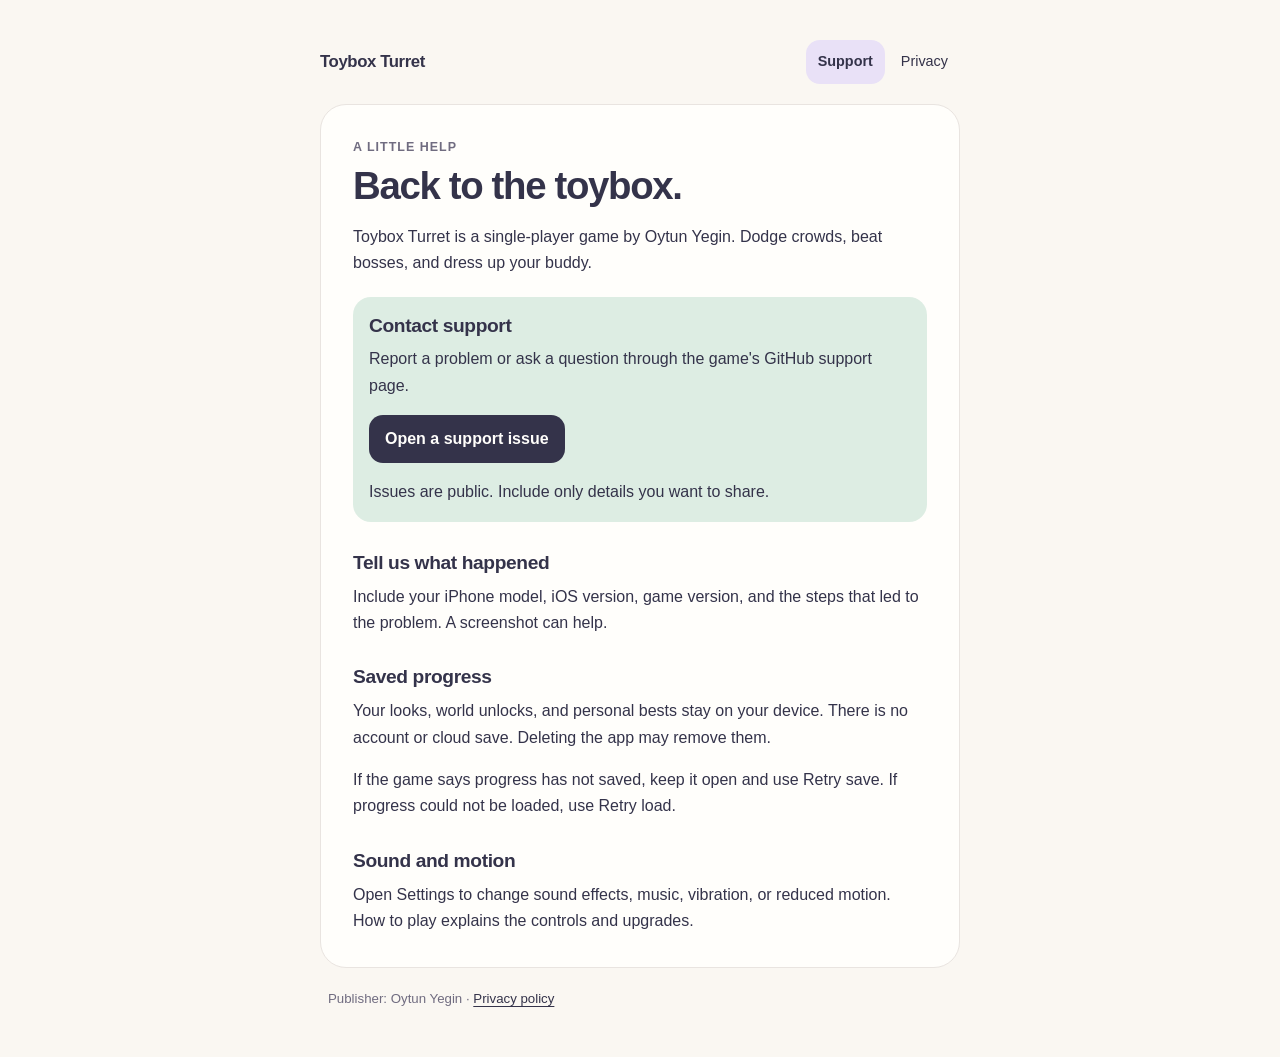
==== index.html @ b1a10a10 "Publish Toybox Turret support and privacy pages" ====
<!doctype html>
<html lang="en">
<head>
  <meta charset="utf-8">
  <meta name="viewport" content="width=device-width, initial-scale=1">
  <meta name="robots" content="noindex, nofollow">
  <meta name="theme-color" content="#FAF7F2">
  <meta name="description" content="Support for Toybox Turret, a single-player toybox survival game by Oytun Yegin.">
  <title>Toybox Turret — Support</title>
  <link rel="stylesheet" href="styles.css">
</head>
<body>
  <div class="page">
    <header>
      <span class="brand">Toybox Turret</span>
      <nav aria-label="Support pages">
        <a href="index.html" aria-current="page">Support</a>
        <a href="privacy.html">Privacy</a>
      </nav>
    </header>
    <main>
      <p class="eyebrow">A little help</p>
      <h1>Back to the toybox.</h1>
      <p>Toybox Turret is a single-player game by Oytun Yegin. Dodge crowds, beat bosses, and dress up your buddy.</p>
      <section class="contact" aria-labelledby="contact-title">
        <h2 id="contact-title">Contact support</h2>
        <p>Report a problem or ask a question through the game's GitHub support page.</p>
        <p><a class="contact-link" href="https://github.com/e7mars/toybox-turret-support/issues/new">Open a support issue</a></p>
        <p>Issues are public. Include only details you want to share.</p>
      </section>
      <section aria-labelledby="report-title">
        <h2 id="report-title">Tell us what happened</h2>
        <p>Include your iPhone model, iOS version, game version, and the steps that led to the problem. A screenshot can help.</p>
      </section>
      <section aria-labelledby="save-title">
        <h2 id="save-title">Saved progress</h2>
        <p>Your looks, world unlocks, and personal bests stay on your device. There is no account or cloud save. Deleting the app may remove them.</p>
        <p>If the game says progress has not saved, keep it open and use Retry save. If progress could not be loaded, use Retry load.</p>
      </section>
      <section aria-labelledby="settings-title">
        <h2 id="settings-title">Sound and motion</h2>
        <p>Open Settings to change sound effects, music, vibration, or reduced motion. How to play explains the controls and upgrades.</p>
      </section>
    </main>
    <footer><p>Publisher: Oytun Yegin · <a href="privacy.html">Privacy policy</a></p></footer>
  </div>
</body>
</html>
---- styles.css ----
:root {
  color-scheme: light;
  --paper: #faf7f2;
  --white: #fffefb;
  --ink: #34334a;
  --muted: #706c80;
  --line: #e9e4e0;
  --mint: #ddede3;
  --lavender: #e9e1f7;
  --peach: #f5d7c9;
}
* { box-sizing: border-box; }
html { -webkit-text-size-adjust: 100%; }
body {
  margin: 0;
  background: var(--paper);
  color: var(--ink);
  font-family: -apple-system, BlinkMacSystemFont, "Segoe UI", sans-serif;
  font-size: 1rem;
  line-height: 1.65;
  overflow-wrap: anywhere;
}
.page { width: min(100% - 32px, 640px); margin: 0 auto; padding: 24px 0 32px; }
header { display: flex; align-items: center; justify-content: space-between; gap: 12px; flex-wrap: wrap; margin-bottom: 20px; }
.brand { font-size: 1.05rem; font-weight: 750; letter-spacing: -.025em; }
nav { display: flex; gap: 4px; flex-wrap: wrap; }
a { color: var(--ink); text-underline-offset: .2em; }
nav a { display: inline-flex; min-height: 44px; align-items: center; padding: 8px 12px; border-radius: 14px; font-size: .9rem; text-decoration: none; }
nav a[aria-current="page"] { background: var(--lavender); font-weight: 650; }
a:focus-visible { outline: 3px solid var(--ink); outline-offset: 4px; }
.draft { padding: 14px 16px; border-radius: 18px; background: var(--peach); margin-bottom: 20px; font-size: .9rem; }
.draft strong { display: block; }
.draft p { margin: 3px 0 0; }
main { background: var(--white); border: 1px solid var(--line); border-radius: 26px; padding: 24px; }
.eyebrow { margin: 0 0 6px; color: var(--muted); font-size: .78rem; font-weight: 700; letter-spacing: .08em; text-transform: uppercase; }
h1 { font-size: clamp(1.9rem, 6vw, 2.4rem); line-height: 1.15; letter-spacing: -.035em; margin: 0 0 16px; }
h2 { margin: 28px 0 8px; font-size: 1.2rem; line-height: 1.35; letter-spacing: -.02em; }
p { margin: 0 0 16px; }
.meta { color: var(--muted); font-size: .9rem; }
.contact { background: var(--mint); padding: 16px; border-radius: 18px; margin: 20px 0; }
.contact h2 { margin-top: 0; }
.contact-link { display: inline-flex; align-items: center; justify-content: center; min-height: 48px; padding: 10px 16px; border-radius: 14px; background: var(--ink); color: var(--white); text-decoration: none; font-weight: 650; line-height: 1.4; }
.contact p:last-child, section p:last-child { margin-bottom: 0; }
footer { margin-top: 20px; padding: 0 8px; color: var(--muted); font-size: .83rem; }
@media (min-width: 540px) {
  .page { padding-top: 40px; }
  main { padding: 32px; }
}
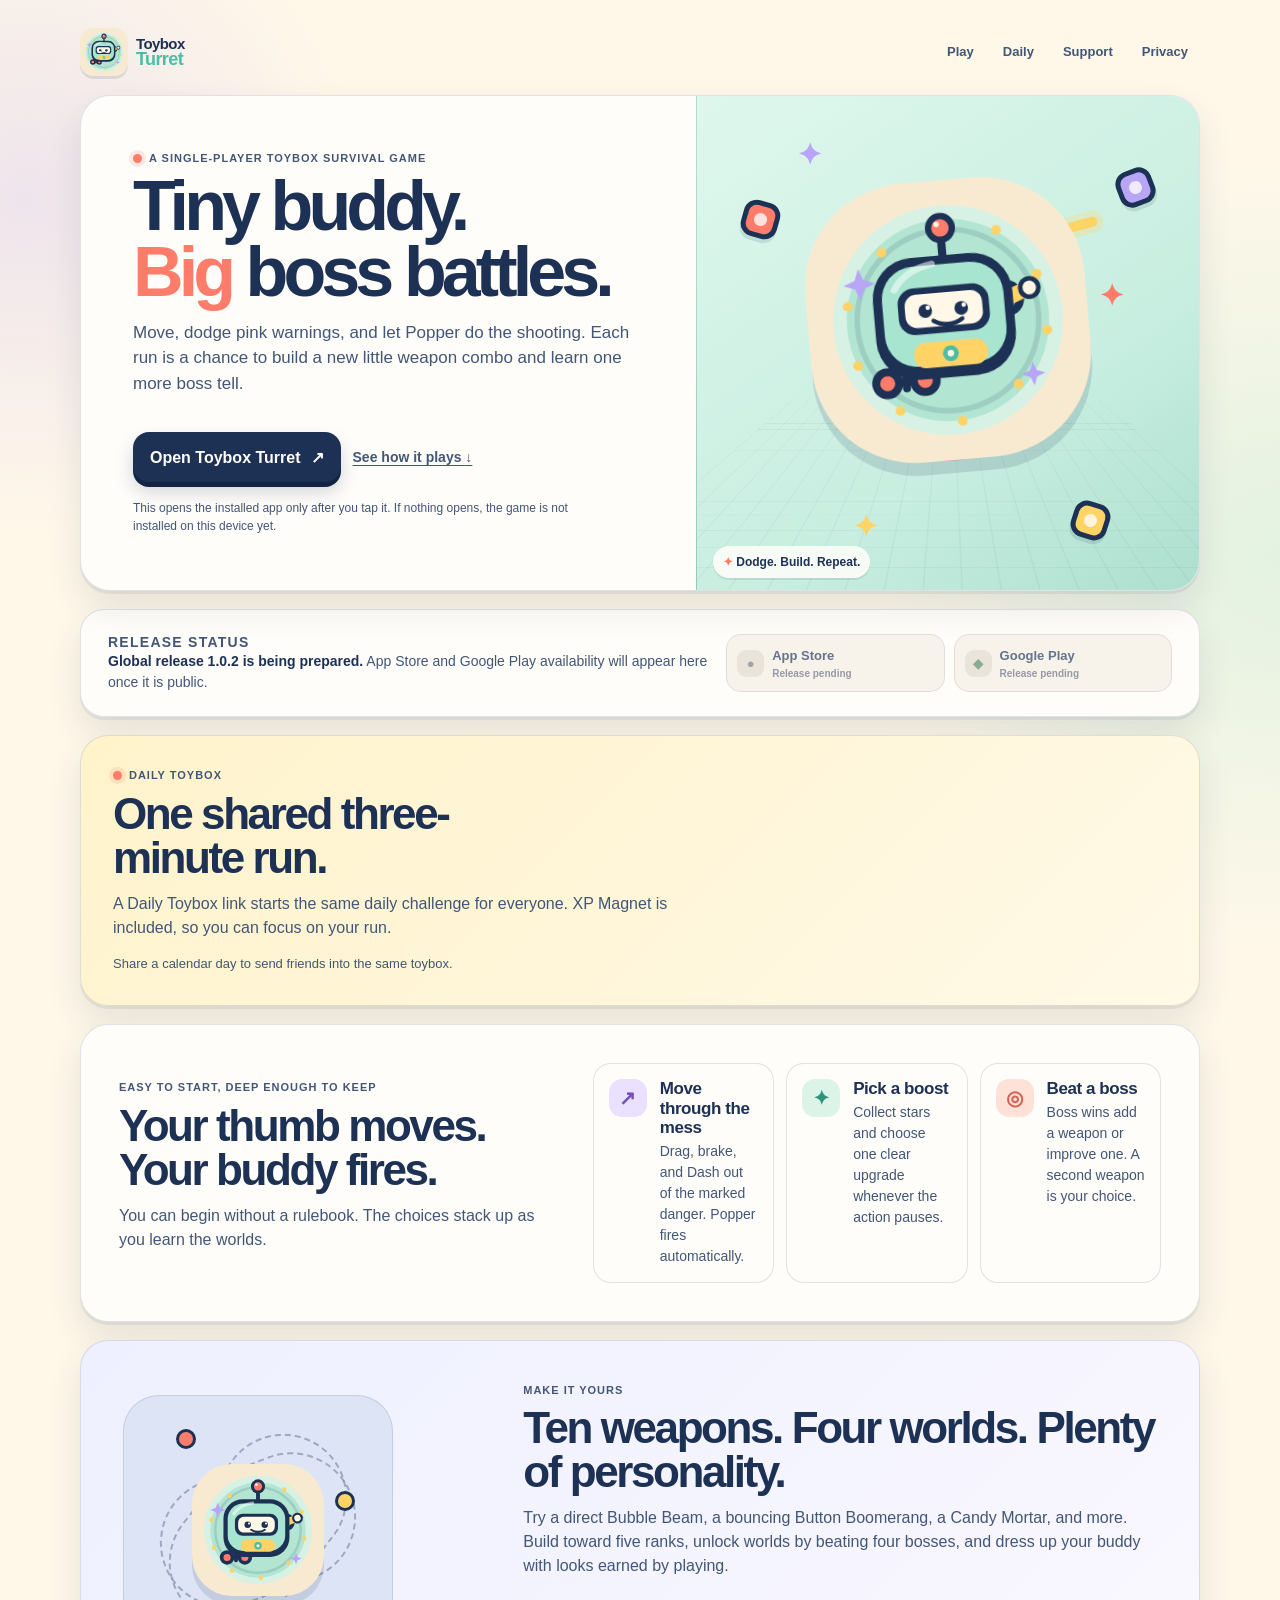
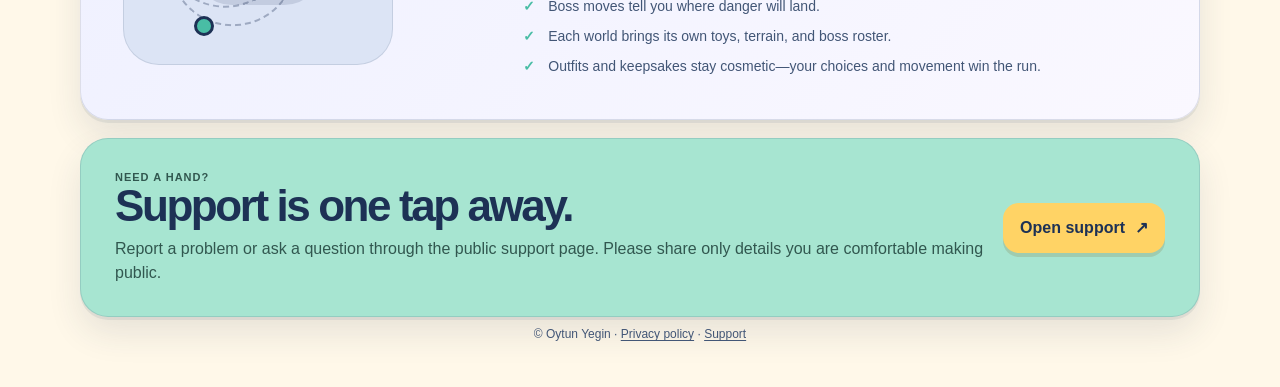
==== commit 89ade8a2: "Launch 1.0.2 support landing" ====
--- a/index.html
+++ b/index.html
@@ -3,46 +3,153 @@
 <head>
   <meta charset="utf-8">
   <meta name="viewport" content="width=device-width, initial-scale=1">
-  <meta name="robots" content="noindex, nofollow">
-  <meta name="theme-color" content="#FAF7F2">
-  <meta name="description" content="Support for Toybox Turret, a single-player toybox survival game by Oytun Yegin.">
-  <title>Toybox Turret — Support</title>
-  <link rel="stylesheet" href="styles.css">
+  <meta name="theme-color" content="#F8EAD1">
+  <meta name="description" content="Toybox Turret is a single-player toybox survival game: move, dodge, build your weapons, and learn four worlds of bosses.">
+  <meta property="og:title" content="Toybox Turret — Tiny buddy. Big boss battles.">
+  <meta property="og:description" content="Move, dodge, build a toy turret, and take on readable bosses in four colorful worlds.">
+  <meta property="og:type" content="website">
+  <meta property="og:url" content="https://e7mars.github.io/toybox-turret-support/">
+  <link rel="canonical" href="https://e7mars.github.io/toybox-turret-support/">
+  <link rel="icon" href="robot-icon.svg" type="image/svg+xml">
+  <link rel="stylesheet" href="landing.css">
+  <script defer src="landing.js"></script>
+  <title>Toybox Turret — Tiny buddy. Big boss battles.</title>
 </head>
 <body>
-  <div class="page">
-    <header>
-      <span class="brand">Toybox Turret</span>
-      <nav aria-label="Support pages">
-        <a href="index.html" aria-current="page">Support</a>
+  <a class="skip-link" href="#main">Skip to the game</a>
+  <div class="site-shell">
+    <header class="site-header">
+      <a class="brand" href="./" aria-label="Toybox Turret home">
+        <img src="robot-icon.svg" width="44" height="44" alt="">
+        <span>Toybox<br><b>Turret</b></span>
+      </a>
+      <nav aria-label="Page navigation">
+        <a href="#play">Play</a>
+        <a href="#daily">Daily</a>
+        <a href="#support">Support</a>
         <a href="privacy.html">Privacy</a>
       </nav>
     </header>
-    <main>
-      <p class="eyebrow">A little help</p>
-      <h1>Back to the toybox.</h1>
-      <p>Toybox Turret is a single-player game by Oytun Yegin. Dodge crowds, beat bosses, and dress up your buddy.</p>
-      <section class="contact" aria-labelledby="contact-title">
-        <h2 id="contact-title">Contact support</h2>
-        <p>Report a problem or ask a question through the game's GitHub support page.</p>
-        <p><a class="contact-link" href="https://github.com/e7mars/toybox-turret-support/issues/new">Open a support issue</a></p>
-        <p>Issues are public. Include only details you want to share.</p>
+
+    <main id="main">
+      <section class="hero" id="play" aria-labelledby="hero-title">
+        <div class="hero-copy">
+          <p class="eyebrow"><span></span> A single-player toybox survival game</p>
+          <h1 id="hero-title">Tiny buddy.<br><em>Big</em> boss battles.</h1>
+          <p class="lede">Move, dodge pink warnings, and let Popper do the shooting. Each run is a chance to build a new little weapon combo and learn one more boss tell.</p>
+          <div class="hero-actions">
+            <a class="button button-primary" id="open-game" data-explicit-launch href="toybox-turret://">
+              Open Toybox Turret <span aria-hidden="true">↗</span>
+            </a>
+            <a class="text-action" href="#how-it-works">See how it plays <span aria-hidden="true">↓</span></a>
+          </div>
+          <p class="tap-note">This opens the installed app only after you tap it. If nothing opens, the game is not installed on this device yet.</p>
+        </div>
+
+        <div class="toy-scene" role="img" aria-label="Toybox Turret's mint robot is ready to dodge a pink warning circle and a group of colorful toy enemies.">
+          <div class="scene-grid" aria-hidden="true"></div>
+          <span class="scene-spark spark-one" aria-hidden="true">✦</span>
+          <span class="scene-spark spark-two" aria-hidden="true">✦</span>
+          <span class="scene-spark spark-three" aria-hidden="true">✦</span>
+          <span class="toy toy-coral" aria-hidden="true"></span>
+          <span class="toy toy-lavender" aria-hidden="true"></span>
+          <span class="toy toy-yellow" aria-hidden="true"></span>
+          <span class="projectile" aria-hidden="true"></span>
+          <span class="warning-ring" aria-hidden="true"></span>
+          <img class="hero-robot" src="robot-icon.svg" width="240" height="240" alt="">
+          <p class="scene-label"><span aria-hidden="true">✦</span> Dodge. Build. Repeat.</p>
+        </div>
       </section>
-      <section aria-labelledby="report-title">
-        <h2 id="report-title">Tell us what happened</h2>
-        <p>Include your iPhone model, iOS version, game version, and the steps that led to the problem. A screenshot can help.</p>
+
+      <section class="release-card" aria-label="Release availability">
+        <div>
+          <p class="eyebrow">Release status</p>
+          <p><strong>Global release 1.0.2 is being prepared.</strong> App Store and Google Play availability will appear here once it is public.</p>
+        </div>
+        <div class="store-row" aria-label="Store availability">
+          <a class="store-button is-disabled" data-store-link="ios" aria-disabled="true" tabindex="-1">
+            <span class="store-mark" aria-hidden="true">●</span><span>App Store<small>Release pending</small></span>
+          </a>
+          <a class="store-button is-disabled" data-store-link="android" aria-disabled="true" tabindex="-1">
+            <span class="store-mark store-mark-android" aria-hidden="true">◆</span><span>Google Play<small>Release pending</small></span>
+          </a>
+        </div>
       </section>
-      <section aria-labelledby="save-title">
-        <h2 id="save-title">Saved progress</h2>
-        <p>Your looks, world unlocks, and personal bests stay on your device. There is no account or cloud save. Deleting the app may remove them.</p>
-        <p>If the game says progress has not saved, keep it open and use Retry save. If progress could not be loaded, use Retry load.</p>
+
+      <section class="daily-section" id="daily" aria-labelledby="daily-title">
+        <div class="daily-copy">
+          <p class="eyebrow"><span></span> Daily Toybox</p>
+          <h2 id="daily-title">One shared three-minute run.</h2>
+          <p>A Daily Toybox link starts the same daily challenge for everyone. XP Magnet is included, so you can focus on your run.</p>
+          <p class="daily-format">Share a calendar day to send friends into the same toybox.</p>
+        </div>
+        <div class="daily-panel" data-daily-card hidden>
+          <p class="daily-panel-kicker">Daily link ready</p>
+          <strong data-daily-date>Wednesday, October 7, 2026</strong>
+          <p>Open this exact day in the installed game, then see how your run feels.</p>
+          <div class="daily-actions">
+            <a class="button button-dark" data-daily-open data-explicit-launch href="toybox-turret://">Open daily in app <span aria-hidden="true">↗</span></a>
+            <button class="copy-button" type="button" data-copy-daily>Copy daily link</button>
+          </div>
+          <p class="daily-status" data-daily-status aria-live="polite"></p>
+        </div>
       </section>
-      <section aria-labelledby="settings-title">
-        <h2 id="settings-title">Sound and motion</h2>
-        <p>Open Settings to change sound effects, music, vibration, or reduced motion. How to play explains the controls and upgrades.</p>
+
+      <section class="how-section" id="how-it-works" aria-labelledby="how-title">
+        <div class="section-heading">
+          <p class="eyebrow">Easy to start, deep enough to keep</p>
+          <h2 id="how-title">Your thumb moves. Your buddy fires.</h2>
+          <p>You can begin without a rulebook. The choices stack up as you learn the worlds.</p>
+        </div>
+        <ol class="steps">
+          <li>
+            <span class="step-icon step-move" aria-hidden="true">↗</span>
+            <div><h3>Move through the mess</h3><p>Drag, brake, and Dash out of the marked danger. Popper fires automatically.</p></div>
+          </li>
+          <li>
+            <span class="step-icon step-stars" aria-hidden="true">✦</span>
+            <div><h3>Pick a boost</h3><p>Collect stars and choose one clear upgrade whenever the action pauses.</p></div>
+          </li>
+          <li>
+            <span class="step-icon step-boss" aria-hidden="true">◎</span>
+            <div><h3>Beat a boss</h3><p>Boss wins add a weapon or improve one. A second weapon is your choice.</p></div>
+          </li>
+        </ol>
+      </section>
+
+      <section class="build-section" aria-labelledby="build-title">
+        <div class="build-art" aria-hidden="true">
+          <div class="build-orbit orbit-one"></div>
+          <div class="build-orbit orbit-two"></div>
+          <span class="build-dot dot-one"></span><span class="build-dot dot-two"></span><span class="build-dot dot-three"></span>
+          <img src="robot-icon.svg" width="154" height="154" alt="">
+        </div>
+        <div>
+          <p class="eyebrow">Make it yours</p>
+          <h2 id="build-title">Ten weapons. Four worlds. Plenty of personality.</h2>
+          <p>Try a direct Bubble Beam, a bouncing Button Boomerang, a Candy Mortar, and more. Build toward five ranks, unlock worlds by beating four bosses, and dress up your buddy with looks earned by playing.</p>
+          <ul class="check-list">
+            <li>Boss moves tell you where danger will land.</li>
+            <li>Each world brings its own toys, terrain, and boss roster.</li>
+            <li>Outfits and keepsakes stay cosmetic—your choices and movement win the run.</li>
+          </ul>
+        </div>
+      </section>
+
+      <section class="support-panel" id="support" aria-labelledby="support-title">
+        <div>
+          <p class="eyebrow">Need a hand?</p>
+          <h2 id="support-title">Support is one tap away.</h2>
+          <p>Report a problem or ask a question through the public support page. Please share only details you are comfortable making public.</p>
+        </div>
+        <a class="button button-secondary" href="https://github.com/e7mars/toybox-turret-support/issues/new">Open support <span aria-hidden="true">↗</span></a>
       </section>
     </main>
-    <footer><p>Publisher: Oytun Yegin · <a href="privacy.html">Privacy policy</a></p></footer>
+
+    <footer>
+      <p>© Oytun Yegin · <a href="privacy.html">Privacy policy</a> · <a href="#support">Support</a></p>
+    </footer>
   </div>
+  <noscript><p class="noscript-note">The installed-app button still works. Daily links need JavaScript to validate their date code.</p></noscript>
 </body>
 </html>
--- a/landing.css
+++ b/landing.css
@@ -0,0 +1,98 @@
+:root {
+  color-scheme: light;
+  --ink: #1d3155;
+  --ink-soft: #425676;
+  --paper: #fff8e9;
+  --cream: #f8ead1;
+  --white: #fffdfa;
+  --mint: #a7e5d1;
+  --mint-deep: #49bda5;
+  --coral: #ff7c6b;
+  --yellow: #ffd365;
+  --lavender: #b8a5f5;
+  --pink: #f4b3c7;
+  --line: rgba(29, 49, 85, .13);
+  --shadow: 0 16px 34px rgba(38, 58, 86, .11), 0 3px 0 rgba(29, 49, 85, .08);
+}
+
+* { box-sizing: border-box; }
+html { scroll-behavior: smooth; -webkit-text-size-adjust: 100%; }
+body {
+  min-width: 320px;
+  margin: 0;
+  color: var(--ink);
+  background:
+    radial-gradient(circle at 2% 10%, rgba(184, 165, 245, .24), transparent 21rem),
+    radial-gradient(circle at 100% 28%, rgba(167, 229, 209, .32), transparent 25rem),
+    var(--paper);
+  font-family: ui-rounded, "SF Pro Rounded", -apple-system, BlinkMacSystemFont, "Segoe UI", sans-serif;
+  font-size: 16px;
+  line-height: 1.5;
+  overflow-wrap: anywhere;
+}
+button, a { font: inherit; }
+a { color: inherit; text-underline-offset: .18em; }
+a:focus-visible, button:focus-visible { outline: 3px solid var(--coral); outline-offset: 4px; }
+.site-shell { width: min(100% - 32px, 1120px); margin: 0 auto; padding: 16px 0 36px; }
+.skip-link { position: fixed; left: 16px; top: -60px; z-index: 5; padding: 10px 14px; border-radius: 12px; background: var(--ink); color: var(--white); text-decoration: none; }
+.skip-link:focus { top: 12px; }
+
+.site-header { display: flex; flex-wrap: wrap; align-items: center; justify-content: space-between; gap: 8px 12px; min-height: 54px; }
+.brand { display: inline-flex; align-items: center; gap: 8px; text-decoration: none; font-size: 14px; font-weight: 800; line-height: .9; letter-spacing: -.04em; }
+.brand img { width: 42px; height: 42px; border-radius: 14px; box-shadow: 0 3px 0 rgba(29, 49, 85, .12); }
+.brand b { color: var(--mint-deep); font-size: 17px; }
+nav { display: flex; width: 100%; align-items: center; justify-content: space-between; gap: 2px; padding-top: 7px; border-top: 1px solid rgba(29, 49, 85, .09); }
+nav a { min-height: 40px; display: inline-flex; align-items: center; padding: 7px 9px; border-radius: 12px; color: var(--ink-soft); font-size: 12px; font-weight: 750; text-decoration: none; }
+nav a:hover { background: rgba(255, 253, 250, .72); color: var(--ink); }
+
+main { display: grid; gap: 18px; margin-top: 16px; }
+.hero, .release-card, .daily-section, .how-section, .build-section, .support-panel { border: 1px solid var(--line); box-shadow: var(--shadow); }
+.hero { position: relative; display: grid; overflow: hidden; border-radius: 30px; background: var(--white); }
+.hero-copy { position: relative; z-index: 1; padding: 30px 24px 22px; }
+.eyebrow { display: flex; align-items: center; gap: 7px; margin: 0 0 9px; color: var(--ink-soft); font-size: 11px; font-weight: 850; letter-spacing: .09em; line-height: 1.3; text-transform: uppercase; }
+.eyebrow span { width: 9px; height: 9px; border-radius: 999px; background: var(--coral); box-shadow: 0 0 0 4px rgba(255, 124, 107, .16); }
+h1, h2, h3, p { margin-top: 0; }
+h1 { max-width: 560px; margin-bottom: 14px; font-size: clamp(42px, 13vw, 70px); line-height: .94; letter-spacing: -.07em; }
+h1 em { color: var(--coral); font-style: normal; }
+h2 { margin-bottom: 12px; font-size: clamp(28px, 7vw, 44px); line-height: 1; letter-spacing: -.055em; }
+h3 { margin: 0 0 3px; font-size: 17px; line-height: 1.15; letter-spacing: -.025em; }
+p { margin-bottom: 14px; }
+.lede { max-width: 525px; color: var(--ink-soft); font-size: 17px; line-height: 1.5; }
+.hero-actions, .daily-actions { display: flex; flex-wrap: wrap; align-items: center; gap: 12px; margin-top: 22px; }
+.button { display: inline-flex; min-height: 50px; align-items: center; justify-content: center; gap: 10px; padding: 12px 17px; border: 0; border-radius: 16px; font-weight: 850; line-height: 1.1; text-align: center; text-decoration: none; transition: transform .16s ease, box-shadow .16s ease, background-color .16s ease; }
+.button:hover { transform: translateY(-2px); }
+.button-primary { background: var(--ink); color: var(--white); box-shadow: 0 5px 0 #122442, 0 10px 18px rgba(29, 49, 85, .2); }
+.button-primary:hover { background: #263f6b; }
+.button-dark { background: var(--ink); color: var(--white); box-shadow: 0 4px 0 #122442; }
+.button-secondary { flex: 0 0 auto; color: var(--ink); background: var(--yellow); box-shadow: 0 4px 0 rgba(125, 89, 28, .18); }
+.text-action { padding: 8px 0; color: var(--ink-soft); font-size: 14px; font-weight: 760; }
+.tap-note { max-width: 470px; margin: 18px 0 0; color: var(--ink-soft); font-size: 12px; line-height: 1.45; }
+
+.toy-scene { position: relative; min-height: 326px; overflow: hidden; border-top: 1px solid var(--line); background: linear-gradient(145deg, #dff7ed, #c7eee0 65%, #addfcf); isolation: isolate; }
+.scene-grid { position: absolute; inset: 0; opacity: .54; background-image: linear-gradient(rgba(29, 49, 85, .10) 1px, transparent 1px), linear-gradient(90deg, rgba(29, 49, 85, .10) 1px, transparent 1px); background-size: 26px 26px; transform: perspective(400px) rotateX(51deg) scale(1.5); transform-origin: center bottom; }
+.hero-robot { position: absolute; z-index: 2; width: 218px; height: 218px; left: calc(50% - 109px); top: 52px; border-radius: 37%; filter: drop-shadow(0 13px 0 rgba(29, 49, 85, .14)); transform: rotate(-5deg); }
+.warning-ring { position: absolute; z-index: 1; width: 144px; height: 144px; left: calc(50% - 72px); top: 145px; border: 7px solid var(--pink); border-radius: 999px; box-shadow: inset 0 0 0 15px rgba(255, 253, 250, .26); }
+.toy { position: absolute; z-index: 2; width: 37px; height: 37px; border: 5px solid var(--ink); border-radius: 13px; box-shadow: 0 4px 0 rgba(29, 49, 85, .12); }
+.toy::after { content: ""; position: absolute; inset: 7px; border-radius: 7px; background: rgba(255,255,255,.78); }
+.toy-coral { left: 9%; top: 105px; background: var(--coral); transform: rotate(16deg); }
+.toy-lavender { right: 9%; top: 73px; background: var(--lavender); transform: rotate(-21deg); }
+.toy-yellow { right: 18%; bottom: 51px; background: var(--yellow); transform: rotate(18deg); }
+.projectile { position: absolute; z-index: 1; width: 104px; height: 10px; right: 20%; top: 133px; border-radius: 99px; background: var(--yellow); box-shadow: 0 0 0 6px rgba(255, 211, 101, .28); transform: rotate(-15deg); }
+.scene-spark { position: absolute; z-index: 3; color: var(--lavender); font-size: 30px; font-weight: 900; }
+.spark-one { left: 20%; top: 36px; }.spark-two { right: 15%; top: 177px; color: var(--coral); }.spark-three { left: 31%; bottom: 41px; color: var(--yellow); }
+.scene-label { position: absolute; z-index: 3; left: 16px; bottom: 12px; margin: 0; padding: 7px 10px; border-radius: 99px; background: rgba(255, 253, 250, .86); color: var(--ink); font-size: 12px; font-weight: 850; box-shadow: 0 2px 0 rgba(29,49,85,.1); }.scene-label span { color: var(--coral); }
+
+.release-card { display: grid; gap: 15px; padding: 20px; border-radius: 24px; background: #fffdf9; }.release-card p { margin-bottom: 0; color: var(--ink-soft); font-size: 14px; }.release-card strong { color: var(--ink); }.store-row { display: grid; grid-template-columns: 1fr 1fr; gap: 9px; }.store-button { display: flex; align-items: center; gap: 8px; min-height: 58px; padding: 10px; border: 1px solid var(--line); border-radius: 15px; background: #f6f1e9; color: var(--ink-soft); font-size: 13px; font-weight: 800; text-decoration: none; }.store-button small { display: block; margin-top: 1px; color: #7e8592; font-size: 10px; font-weight: 700; }.store-button.is-disabled { cursor: not-allowed; opacity: .82; }.store-mark { display: grid; width: 27px; height: 27px; place-items: center; border-radius: 9px; background: #e5ded3; color: #8b8f96; }.store-mark-android { color: #6f9a7e; }
+
+.daily-section { display: grid; gap: 20px; padding: 26px 22px; border-radius: 28px; background: linear-gradient(135deg, #fff3cb, #fff9e7); }.daily-section h2 { max-width: 460px; }.daily-section p { color: var(--ink-soft); }.daily-format { margin-bottom: 0; font-size: 13px; }.daily-format code { padding: 3px 6px; border-radius: 7px; background: rgba(255,255,255,.65); color: var(--ink); font-family: ui-monospace, SFMono-Regular, Menlo, monospace; font-size: .9em; }.daily-panel { padding: 19px; border: 1px solid rgba(125, 89, 28, .21); border-radius: 20px; background: rgba(255, 253, 250, .76); }.daily-panel-kicker { margin-bottom: 4px; color: #8b6426 !important; font-size: 11px; font-weight: 850; letter-spacing: .08em; text-transform: uppercase; }.daily-panel strong { display: block; margin-bottom: 8px; color: var(--ink); font-size: 20px; letter-spacing: -.035em; line-height: 1.15; }.daily-panel p { font-size: 13px; }.daily-panel .daily-status { min-height: 18px; margin: 12px 0 0; color: var(--ink); font-size: 12px; font-weight: 720; }.copy-button { min-height: 46px; padding: 10px 13px; border: 1px solid rgba(29,49,85,.17); border-radius: 14px; background: transparent; color: var(--ink); font-weight: 800; cursor: pointer; }
+
+.how-section { padding: 30px 22px; border-radius: 28px; background: var(--white); }.section-heading { max-width: 590px; }.section-heading > p:last-child { color: var(--ink-soft); }.steps { display: grid; gap: 12px; margin: 24px 0 0; padding: 0; list-style: none; }.steps li { display: flex; align-items: flex-start; gap: 13px; padding: 15px; border: 1px solid var(--line); border-radius: 18px; background: #fffdf9; }.steps p { margin: 0; color: var(--ink-soft); font-size: 14px; }.step-icon { display: grid; flex: 0 0 auto; width: 38px; height: 38px; place-items: center; border-radius: 13px; font-size: 20px; font-weight: 900; }.step-move { background: #e9e1ff; color: #7251b9; }.step-stars { background: #dcf4e8; color: #2f927d; }.step-boss { background: #ffe1d7; color: #d56254; }
+
+.build-section { display: grid; gap: 20px; padding: 26px 22px; border-radius: 28px; background: linear-gradient(135deg, #eef0ff, #faf8ff); }.build-section p { color: var(--ink-soft); }.build-art { position: relative; width: min(100%, 270px); aspect-ratio: 1; justify-self: center; overflow: hidden; border: 1px solid rgba(29,49,85,.12); border-radius: 36px; background: #dce4f5; }.build-art img { position: absolute; z-index: 2; width: 132px; height: 132px; left: calc(50% - 66px); top: calc(50% - 66px); border-radius: 40px; filter: drop-shadow(0 9px 0 rgba(29,49,85,.13)); }.build-orbit { position: absolute; left: 50%; top: 50%; border: 2px dashed rgba(29,49,85,.32); border-radius: 999px; }.orbit-one { width: 201px; height: 130px; transform: translate(-50%, -50%) rotate(-21deg); }.orbit-two { width: 128px; height: 210px; transform: translate(-50%, -50%) rotate(38deg); }.build-dot { position: absolute; z-index: 3; width: 20px; height: 20px; border: 3px solid var(--ink); border-radius: 50%; }.dot-one { top: 33px; left: 52px; background: var(--coral); }.dot-two { right: 37px; top: 95px; background: var(--yellow); }.dot-three { left: 70px; bottom: 28px; background: var(--mint-deep); }.check-list { display: grid; gap: 9px; margin: 18px 0 0; padding: 0; list-style: none; }.check-list li { position: relative; padding-left: 25px; color: var(--ink-soft); font-size: 14px; }.check-list li::before { content: "✓"; position: absolute; left: 0; top: 0; color: var(--mint-deep); font-weight: 950; }
+
+.support-panel { display: grid; gap: 18px; align-items: center; padding: 25px 22px; border-radius: 28px; background: var(--mint); }.support-panel p { margin-bottom: 0; color: #31574f; }.support-panel h2 { margin-bottom: 9px; }.support-panel .button { align-self: start; }
+footer { padding: 8px; color: var(--ink-soft); font-size: 12px; text-align: center; }footer p { margin: 0; }.noscript-note { position: fixed; right: 12px; bottom: 12px; left: 12px; z-index: 9; margin: 0; padding: 10px 13px; border-radius: 14px; background: var(--ink); color: var(--white); font-size: 13px; box-shadow: var(--shadow); }
+
+@media (min-width: 660px) { .site-shell { width: min(100% - 48px, 1120px); padding-top: 25px; }.site-header { flex-wrap: nowrap; }.brand img { width: 48px; height: 48px; }.brand { font-size: 15px; }.brand b { font-size: 18px; }nav { width: auto; justify-content: initial; gap: 5px; padding-top: 0; border-top: 0; }nav a { padding: 8px 12px; font-size: 13px; }.hero { grid-template-columns: minmax(0, 1.1fr) minmax(330px, .9fr); min-height: 455px; }.hero-copy { display: flex; flex-direction: column; justify-content: center; padding: 43px 38px; }.toy-scene { min-height: 100%; border-top: 0; border-left: 1px solid var(--line); }.hero-robot { width: 250px; height: 250px; left: calc(50% - 125px); top: 81px; }.warning-ring { top: 185px; }.release-card { grid-template-columns: 1.15fr .85fr; align-items: center; padding: 23px 27px; }.daily-section { grid-template-columns: 1.1fr .9fr; align-items: center; padding: 32px; }.how-section { padding: 38px; }.steps { grid-template-columns: repeat(3, 1fr); }.steps li { display: block; }.step-icon { margin-bottom: 13px; }.build-section { grid-template-columns: minmax(230px, .75fr) 1.25fr; align-items: center; padding: 34px; }.build-art { justify-self: start; }.support-panel { grid-template-columns: 1fr auto; padding: 31px 34px; }.support-panel .button { align-self: center; } }
+@media (min-width: 960px) { .hero-copy { padding: 55px 52px; }.how-section { display: grid; grid-template-columns: .86fr 1.14fr; gap: 45px; align-items: center; }.steps { margin-top: 0; }.steps li { display: flex; }.step-icon { margin-bottom: 0; }.toy-scene { min-height: 484px; }.hero-robot { width: 280px; height: 280px; left: calc(50% - 140px); top: 84px; }.warning-ring { top: 221px; }.build-section { padding: 42px; } }
+@media (prefers-reduced-motion: reduce) { *, *::before, *::after { scroll-behavior: auto !important; transition-duration: .01ms !important; animation-duration: .01ms !important; animation-iteration-count: 1 !important; } }
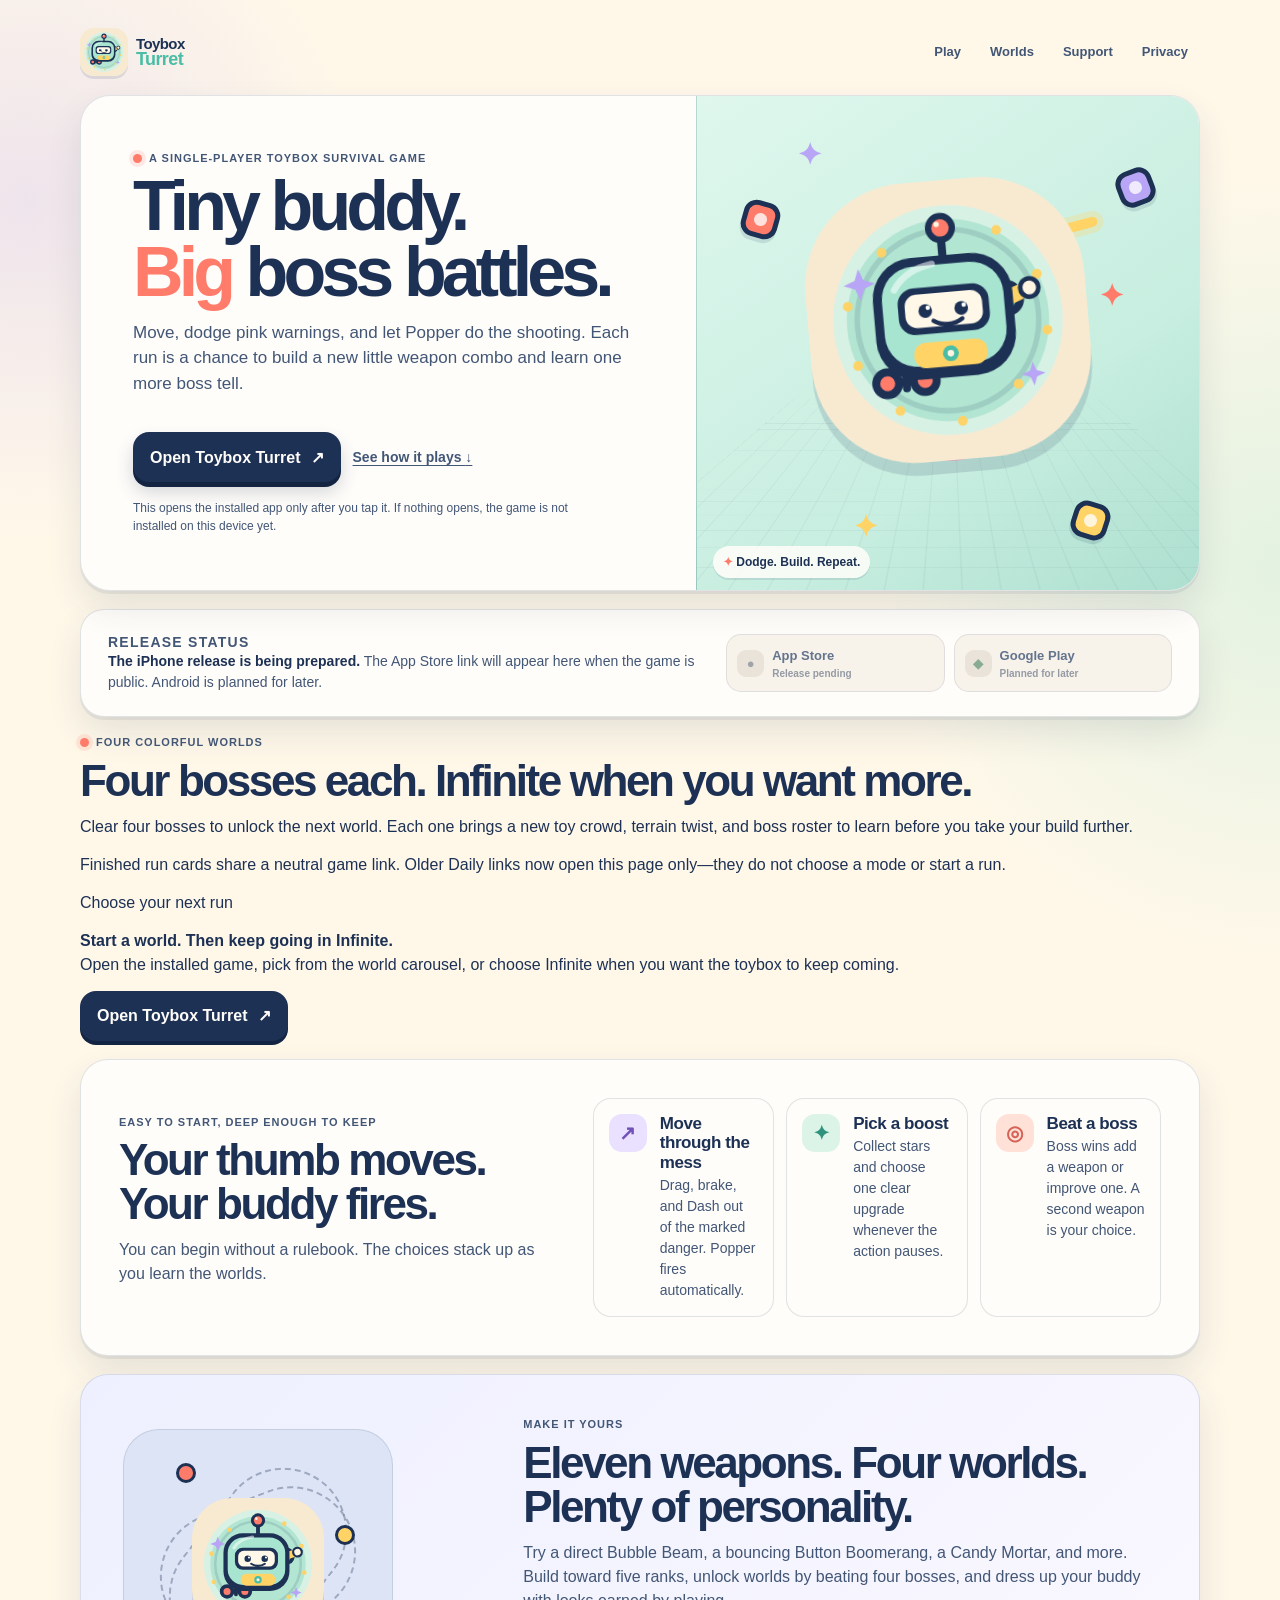
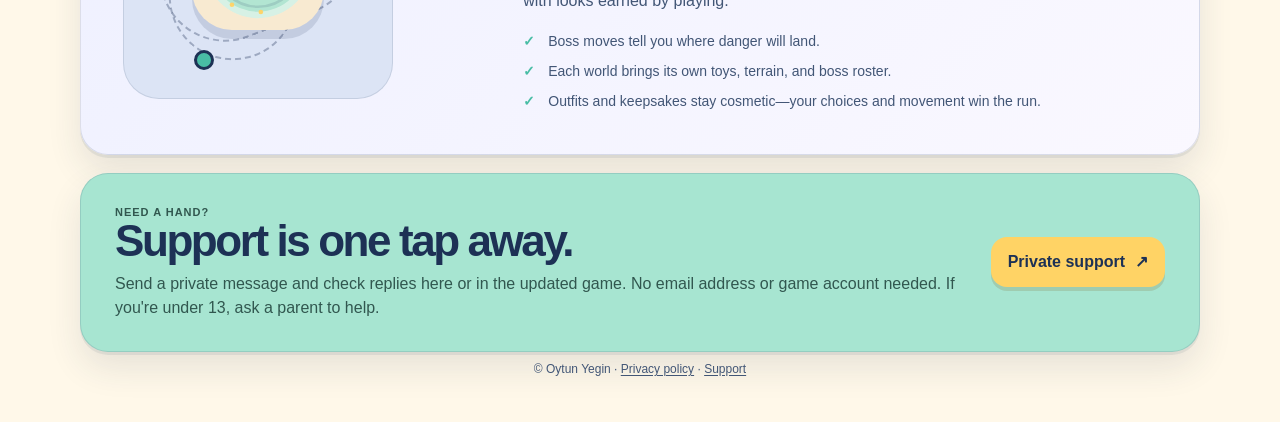
==== commit 32b4ef8a: "Publish current privacy policy and private support conversations" ====
--- a/index.html
+++ b/index.html
@@ -25,7 +25,7 @@
       </a>
       <nav aria-label="Page navigation">
         <a href="#play">Play</a>
-        <a href="#daily">Daily</a>
+        <a href="#worlds">Worlds</a>
         <a href="#support">Support</a>
         <a href="privacy.html">Privacy</a>
       </nav>
@@ -64,35 +64,33 @@
       <section class="release-card" aria-label="Release availability">
         <div>
           <p class="eyebrow">Release status</p>
-          <p><strong>Global release 1.0.2 is being prepared.</strong> App Store and Google Play availability will appear here once it is public.</p>
+          <p><strong>The iPhone release is being prepared.</strong> The App Store link will appear here when the game is public. Android is planned for later.</p>
         </div>
         <div class="store-row" aria-label="Store availability">
           <a class="store-button is-disabled" data-store-link="ios" aria-disabled="true" tabindex="-1">
             <span class="store-mark" aria-hidden="true">●</span><span>App Store<small>Release pending</small></span>
           </a>
           <a class="store-button is-disabled" data-store-link="android" aria-disabled="true" tabindex="-1">
-            <span class="store-mark store-mark-android" aria-hidden="true">◆</span><span>Google Play<small>Release pending</small></span>
+            <span class="store-mark store-mark-android" aria-hidden="true">◆</span><span>Google Play<small>Planned for later</small></span>
           </a>
         </div>
       </section>
 
-      <section class="daily-section" id="daily" aria-labelledby="daily-title">
-        <div class="daily-copy">
-          <p class="eyebrow"><span></span> Daily Toybox</p>
-          <h2 id="daily-title">One shared three-minute run.</h2>
-          <p>A Daily Toybox link starts the same daily challenge for everyone. XP Magnet is included, so you can focus on your run.</p>
-          <p class="daily-format">Share a calendar day to send friends into the same toybox.</p>
+      <section class="campaign-section" id="worlds" aria-labelledby="worlds-title">
+        <div class="campaign-copy">
+          <p class="eyebrow"><span></span> Four colorful worlds</p>
+          <h2 id="worlds-title">Four bosses each. Infinite when you want more.</h2>
+          <p>Clear four bosses to unlock the next world. Each one brings a new toy crowd, terrain twist, and boss roster to learn before you take your build further.</p>
+          <p class="campaign-format">Finished run cards share a neutral game link. Older Daily links now open this page only—they do not choose a mode or start a run.</p>
         </div>
-        <div class="daily-panel" data-daily-card hidden>
-          <p class="daily-panel-kicker">Daily link ready</p>
-          <strong data-daily-date>Wednesday, October 7, 2026</strong>
-          <p>Open this exact day in the installed game, then see how your run feels.</p>
-          <div class="daily-actions">
-            <a class="button button-dark" data-daily-open data-explicit-launch href="toybox-turret://">Open daily in app <span aria-hidden="true">↗</span></a>
-            <button class="copy-button" type="button" data-copy-daily>Copy daily link</button>
+        <aside class="campaign-panel" aria-label="Choose a run in the installed game">
+          <p class="campaign-panel-kicker">Choose your next run</p>
+          <strong>Start a world. Then keep going in Infinite.</strong>
+          <p>Open the installed game, pick from the world carousel, or choose Infinite when you want the toybox to keep coming.</p>
+          <div class="campaign-actions">
+            <a class="button button-dark" data-explicit-launch href="toybox-turret://">Open Toybox Turret <span aria-hidden="true">↗</span></a>
           </div>
-          <p class="daily-status" data-daily-status aria-live="polite"></p>
-        </div>
+        </aside>
       </section>
 
       <section class="how-section" id="how-it-works" aria-labelledby="how-title">
@@ -126,7 +124,7 @@
         </div>
         <div>
           <p class="eyebrow">Make it yours</p>
-          <h2 id="build-title">Ten weapons. Four worlds. Plenty of personality.</h2>
+          <h2 id="build-title">Eleven weapons. Four worlds. Plenty of personality.</h2>
           <p>Try a direct Bubble Beam, a bouncing Button Boomerang, a Candy Mortar, and more. Build toward five ranks, unlock worlds by beating four bosses, and dress up your buddy with looks earned by playing.</p>
           <ul class="check-list">
             <li>Boss moves tell you where danger will land.</li>
@@ -140,9 +138,9 @@
         <div>
           <p class="eyebrow">Need a hand?</p>
           <h2 id="support-title">Support is one tap away.</h2>
-          <p>Report a problem or ask a question through the public support page. Please share only details you are comfortable making public.</p>
+          <p>Send a private message and check replies here or in the updated game. No email address or game account needed. If you're under 13, ask a parent to help.</p>
         </div>
-        <a class="button button-secondary" href="https://github.com/e7mars/toybox-turret-support/issues/new">Open support <span aria-hidden="true">↗</span></a>
+        <a class="button button-secondary" href="contact.html">Private support <span aria-hidden="true">↗</span></a>
       </section>
     </main>
 
@@ -150,6 +148,6 @@
       <p>© Oytun Yegin · <a href="privacy.html">Privacy policy</a> · <a href="#support">Support</a></p>
     </footer>
   </div>
-  <noscript><p class="noscript-note">The installed-app button still works. Daily links need JavaScript to validate their date code.</p></noscript>
+  <noscript><p class="noscript-note">The installed-app button still works without JavaScript.</p></noscript>
 </body>
 </html>
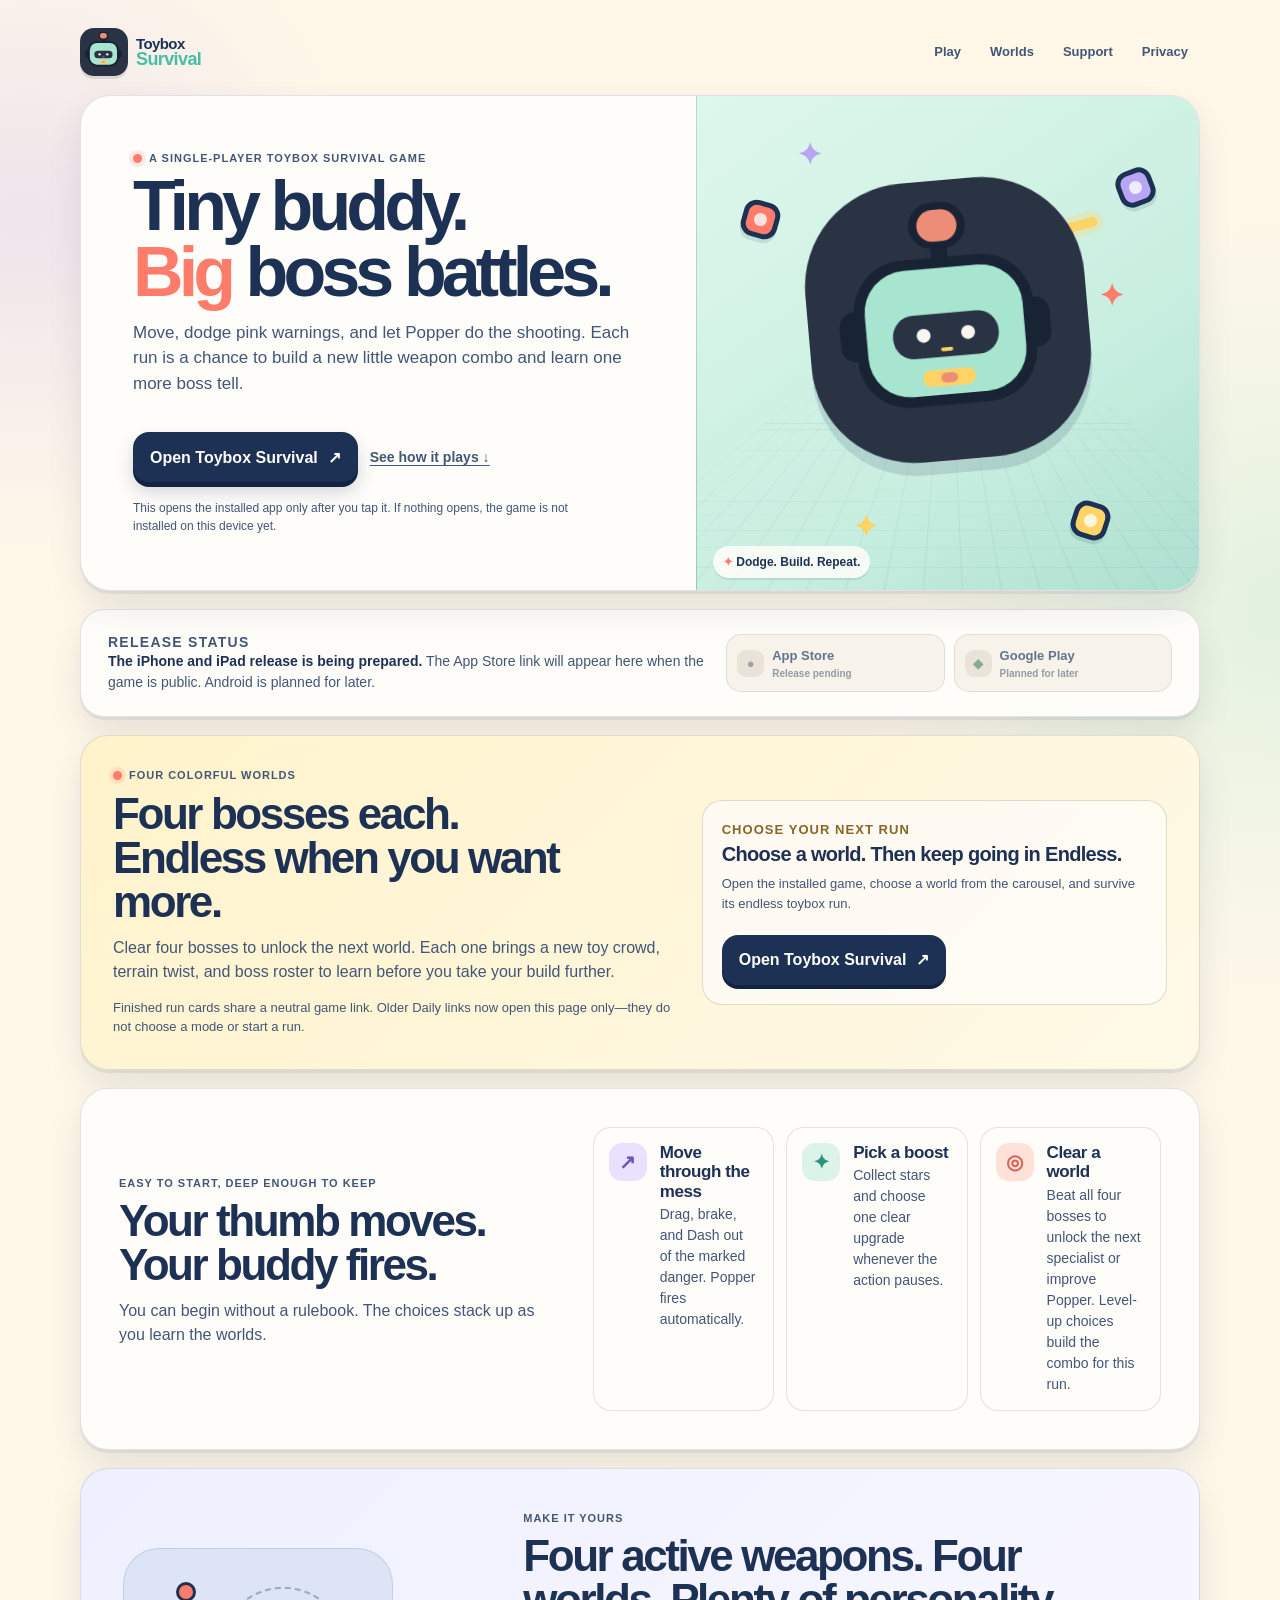
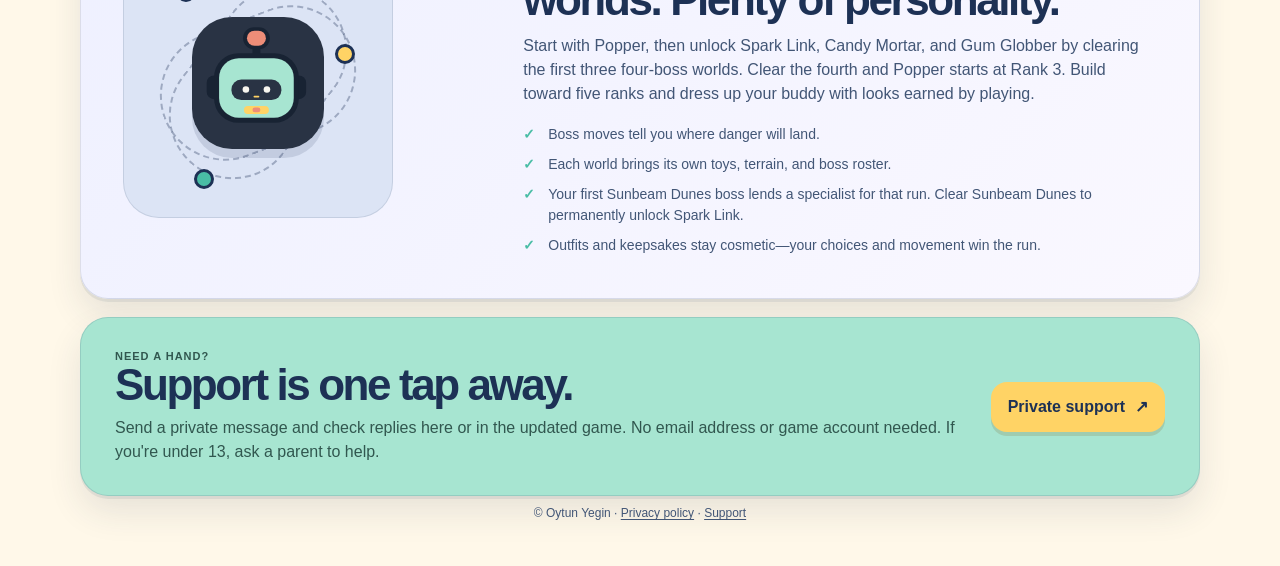
==== commit d3be5922: "Publish Toybox Survival support and privacy" ====
--- a/index.html
+++ b/index.html
@@ -4,8 +4,8 @@
   <meta charset="utf-8">
   <meta name="viewport" content="width=device-width, initial-scale=1">
   <meta name="theme-color" content="#F8EAD1">
-  <meta name="description" content="Toybox Turret is a single-player toybox survival game: move, dodge, build your weapons, and learn four worlds of bosses.">
-  <meta property="og:title" content="Toybox Turret — Tiny buddy. Big boss battles.">
+  <meta name="description" content="Toybox Survival is a single-player toybox survival game: move, dodge, build your weapons, and learn four worlds of bosses.">
+  <meta property="og:title" content="Toybox Survival — Tiny buddy. Big boss battles.">
   <meta property="og:description" content="Move, dodge, build a toy turret, and take on readable bosses in four colorful worlds.">
   <meta property="og:type" content="website">
   <meta property="og:url" content="https://e7mars.github.io/toybox-turret-support/">
@@ -13,15 +13,15 @@
   <link rel="icon" href="robot-icon.svg" type="image/svg+xml">
   <link rel="stylesheet" href="landing.css">
   <script defer src="landing.js"></script>
-  <title>Toybox Turret — Tiny buddy. Big boss battles.</title>
+  <title>Toybox Survival — Tiny buddy. Big boss battles.</title>
 </head>
 <body>
   <a class="skip-link" href="#main">Skip to the game</a>
   <div class="site-shell">
     <header class="site-header">
-      <a class="brand" href="./" aria-label="Toybox Turret home">
+      <a class="brand" href="./" aria-label="Toybox Survival home">
         <img src="robot-icon.svg" width="44" height="44" alt="">
-        <span>Toybox<br><b>Turret</b></span>
+        <span>Toybox<br><b>Survival</b></span>
       </a>
       <nav aria-label="Page navigation">
         <a href="#play">Play</a>
@@ -39,14 +39,14 @@
           <p class="lede">Move, dodge pink warnings, and let Popper do the shooting. Each run is a chance to build a new little weapon combo and learn one more boss tell.</p>
           <div class="hero-actions">
             <a class="button button-primary" id="open-game" data-explicit-launch href="toybox-turret://">
-              Open Toybox Turret <span aria-hidden="true">↗</span>
+              Open Toybox Survival <span aria-hidden="true">↗</span>
             </a>
             <a class="text-action" href="#how-it-works">See how it plays <span aria-hidden="true">↓</span></a>
           </div>
           <p class="tap-note">This opens the installed app only after you tap it. If nothing opens, the game is not installed on this device yet.</p>
         </div>
 
-        <div class="toy-scene" role="img" aria-label="Toybox Turret's mint robot is ready to dodge a pink warning circle and a group of colorful toy enemies.">
+        <div class="toy-scene" role="img" aria-label="Toybox Survival's mint robot is ready to dodge a pink warning circle and a group of colorful toy enemies.">
           <div class="scene-grid" aria-hidden="true"></div>
           <span class="scene-spark spark-one" aria-hidden="true">✦</span>
           <span class="scene-spark spark-two" aria-hidden="true">✦</span>
@@ -64,7 +64,7 @@
       <section class="release-card" aria-label="Release availability">
         <div>
           <p class="eyebrow">Release status</p>
-          <p><strong>The iPhone release is being prepared.</strong> The App Store link will appear here when the game is public. Android is planned for later.</p>
+          <p><strong>The iPhone and iPad release is being prepared.</strong> The App Store link will appear here when the game is public. Android is planned for later.</p>
         </div>
         <div class="store-row" aria-label="Store availability">
           <a class="store-button is-disabled" data-store-link="ios" aria-disabled="true" tabindex="-1">
@@ -79,16 +79,16 @@
       <section class="campaign-section" id="worlds" aria-labelledby="worlds-title">
         <div class="campaign-copy">
           <p class="eyebrow"><span></span> Four colorful worlds</p>
-          <h2 id="worlds-title">Four bosses each. Infinite when you want more.</h2>
+          <h2 id="worlds-title">Four bosses each. Endless when you want more.</h2>
           <p>Clear four bosses to unlock the next world. Each one brings a new toy crowd, terrain twist, and boss roster to learn before you take your build further.</p>
           <p class="campaign-format">Finished run cards share a neutral game link. Older Daily links now open this page only—they do not choose a mode or start a run.</p>
         </div>
         <aside class="campaign-panel" aria-label="Choose a run in the installed game">
           <p class="campaign-panel-kicker">Choose your next run</p>
-          <strong>Start a world. Then keep going in Infinite.</strong>
-          <p>Open the installed game, pick from the world carousel, or choose Infinite when you want the toybox to keep coming.</p>
+          <strong>Choose a world. Then keep going in Endless.</strong>
+          <p>Open the installed game, choose a world from the carousel, and survive its endless toybox run.</p>
           <div class="campaign-actions">
-            <a class="button button-dark" data-explicit-launch href="toybox-turret://">Open Toybox Turret <span aria-hidden="true">↗</span></a>
+            <a class="button button-dark" data-explicit-launch href="toybox-turret://">Open Toybox Survival <span aria-hidden="true">↗</span></a>
           </div>
         </aside>
       </section>
@@ -110,7 +110,7 @@
           </li>
           <li>
             <span class="step-icon step-boss" aria-hidden="true">◎</span>
-            <div><h3>Beat a boss</h3><p>Boss wins add a weapon or improve one. A second weapon is your choice.</p></div>
+            <div><h3>Clear a world</h3><p>Beat all four bosses to unlock the next specialist or improve Popper. Level-up choices build the combo for this run.</p></div>
           </li>
         </ol>
       </section>
@@ -124,11 +124,12 @@
         </div>
         <div>
           <p class="eyebrow">Make it yours</p>
-          <h2 id="build-title">Eleven weapons. Four worlds. Plenty of personality.</h2>
-          <p>Try a direct Bubble Beam, a bouncing Button Boomerang, a Candy Mortar, and more. Build toward five ranks, unlock worlds by beating four bosses, and dress up your buddy with looks earned by playing.</p>
+          <h2 id="build-title">Four active weapons. Four worlds. Plenty of personality.</h2>
+          <p>Start with Popper, then unlock Spark Link, Candy Mortar, and Gum Globber by clearing the first three four-boss worlds. Clear the fourth and Popper starts at Rank 3. Build toward five ranks and dress up your buddy with looks earned by playing.</p>
           <ul class="check-list">
             <li>Boss moves tell you where danger will land.</li>
             <li>Each world brings its own toys, terrain, and boss roster.</li>
+            <li>Your first Sunbeam Dunes boss lends a specialist for that run. Clear Sunbeam Dunes to permanently unlock Spark Link.</li>
             <li>Outfits and keepsakes stay cosmetic—your choices and movement win the run.</li>
           </ul>
         </div>
--- a/landing.css
+++ b/landing.css
@@ -46,7 +46,7 @@
 nav a:hover { background: rgba(255, 253, 250, .72); color: var(--ink); }
 
 main { display: grid; gap: 18px; margin-top: 16px; }
-.hero, .release-card, .daily-section, .how-section, .build-section, .support-panel { border: 1px solid var(--line); box-shadow: var(--shadow); }
+.hero, .release-card, .campaign-section, .how-section, .build-section, .support-panel { border: 1px solid var(--line); box-shadow: var(--shadow); }
 .hero { position: relative; display: grid; overflow: hidden; border-radius: 30px; background: var(--white); }
 .hero-copy { position: relative; z-index: 1; padding: 30px 24px 22px; }
 .eyebrow { display: flex; align-items: center; gap: 7px; margin: 0 0 9px; color: var(--ink-soft); font-size: 11px; font-weight: 850; letter-spacing: .09em; line-height: 1.3; text-transform: uppercase; }
@@ -58,7 +58,7 @@
 h3 { margin: 0 0 3px; font-size: 17px; line-height: 1.15; letter-spacing: -.025em; }
 p { margin-bottom: 14px; }
 .lede { max-width: 525px; color: var(--ink-soft); font-size: 17px; line-height: 1.5; }
-.hero-actions, .daily-actions { display: flex; flex-wrap: wrap; align-items: center; gap: 12px; margin-top: 22px; }
+.hero-actions, .campaign-actions { display: flex; flex-wrap: wrap; align-items: center; gap: 12px; margin-top: 22px; }
 .button { display: inline-flex; min-height: 50px; align-items: center; justify-content: center; gap: 10px; padding: 12px 17px; border: 0; border-radius: 16px; font-weight: 850; line-height: 1.1; text-align: center; text-decoration: none; transition: transform .16s ease, box-shadow .16s ease, background-color .16s ease; }
 .button:hover { transform: translateY(-2px); }
 .button-primary { background: var(--ink); color: var(--white); box-shadow: 0 5px 0 #122442, 0 10px 18px rgba(29, 49, 85, .2); }
@@ -84,7 +84,7 @@
 
 .release-card { display: grid; gap: 15px; padding: 20px; border-radius: 24px; background: #fffdf9; }.release-card p { margin-bottom: 0; color: var(--ink-soft); font-size: 14px; }.release-card strong { color: var(--ink); }.store-row { display: grid; grid-template-columns: 1fr 1fr; gap: 9px; }.store-button { display: flex; align-items: center; gap: 8px; min-height: 58px; padding: 10px; border: 1px solid var(--line); border-radius: 15px; background: #f6f1e9; color: var(--ink-soft); font-size: 13px; font-weight: 800; text-decoration: none; }.store-button small { display: block; margin-top: 1px; color: #7e8592; font-size: 10px; font-weight: 700; }.store-button.is-disabled { cursor: not-allowed; opacity: .82; }.store-mark { display: grid; width: 27px; height: 27px; place-items: center; border-radius: 9px; background: #e5ded3; color: #8b8f96; }.store-mark-android { color: #6f9a7e; }
 
-.daily-section { display: grid; gap: 20px; padding: 26px 22px; border-radius: 28px; background: linear-gradient(135deg, #fff3cb, #fff9e7); }.daily-section h2 { max-width: 460px; }.daily-section p { color: var(--ink-soft); }.daily-format { margin-bottom: 0; font-size: 13px; }.daily-format code { padding: 3px 6px; border-radius: 7px; background: rgba(255,255,255,.65); color: var(--ink); font-family: ui-monospace, SFMono-Regular, Menlo, monospace; font-size: .9em; }.daily-panel { padding: 19px; border: 1px solid rgba(125, 89, 28, .21); border-radius: 20px; background: rgba(255, 253, 250, .76); }.daily-panel-kicker { margin-bottom: 4px; color: #8b6426 !important; font-size: 11px; font-weight: 850; letter-spacing: .08em; text-transform: uppercase; }.daily-panel strong { display: block; margin-bottom: 8px; color: var(--ink); font-size: 20px; letter-spacing: -.035em; line-height: 1.15; }.daily-panel p { font-size: 13px; }.daily-panel .daily-status { min-height: 18px; margin: 12px 0 0; color: var(--ink); font-size: 12px; font-weight: 720; }.copy-button { min-height: 46px; padding: 10px 13px; border: 1px solid rgba(29,49,85,.17); border-radius: 14px; background: transparent; color: var(--ink); font-weight: 800; cursor: pointer; }
+.campaign-section { display: grid; gap: 20px; padding: 26px 22px; border-radius: 28px; background: linear-gradient(135deg, #fff3cb, #fff9e7); }.campaign-section h2 { max-width: 490px; }.campaign-section p { color: var(--ink-soft); }.campaign-format { margin-bottom: 0; font-size: 13px; }.campaign-panel { padding: 19px; border: 1px solid rgba(125, 89, 28, .21); border-radius: 20px; background: rgba(255, 253, 250, .76); }.campaign-panel-kicker { margin-bottom: 4px; color: #8b6426 !important; font-size: 11px; font-weight: 850; letter-spacing: .08em; text-transform: uppercase; }.campaign-panel strong { display: block; margin-bottom: 8px; color: var(--ink); font-size: 20px; letter-spacing: -.035em; line-height: 1.15; }.campaign-panel p { font-size: 13px; }
 
 .how-section { padding: 30px 22px; border-radius: 28px; background: var(--white); }.section-heading { max-width: 590px; }.section-heading > p:last-child { color: var(--ink-soft); }.steps { display: grid; gap: 12px; margin: 24px 0 0; padding: 0; list-style: none; }.steps li { display: flex; align-items: flex-start; gap: 13px; padding: 15px; border: 1px solid var(--line); border-radius: 18px; background: #fffdf9; }.steps p { margin: 0; color: var(--ink-soft); font-size: 14px; }.step-icon { display: grid; flex: 0 0 auto; width: 38px; height: 38px; place-items: center; border-radius: 13px; font-size: 20px; font-weight: 900; }.step-move { background: #e9e1ff; color: #7251b9; }.step-stars { background: #dcf4e8; color: #2f927d; }.step-boss { background: #ffe1d7; color: #d56254; }
 
@@ -93,6 +93,6 @@
 .support-panel { display: grid; gap: 18px; align-items: center; padding: 25px 22px; border-radius: 28px; background: var(--mint); }.support-panel p { margin-bottom: 0; color: #31574f; }.support-panel h2 { margin-bottom: 9px; }.support-panel .button { align-self: start; }
 footer { padding: 8px; color: var(--ink-soft); font-size: 12px; text-align: center; }footer p { margin: 0; }.noscript-note { position: fixed; right: 12px; bottom: 12px; left: 12px; z-index: 9; margin: 0; padding: 10px 13px; border-radius: 14px; background: var(--ink); color: var(--white); font-size: 13px; box-shadow: var(--shadow); }
 
-@media (min-width: 660px) { .site-shell { width: min(100% - 48px, 1120px); padding-top: 25px; }.site-header { flex-wrap: nowrap; }.brand img { width: 48px; height: 48px; }.brand { font-size: 15px; }.brand b { font-size: 18px; }nav { width: auto; justify-content: initial; gap: 5px; padding-top: 0; border-top: 0; }nav a { padding: 8px 12px; font-size: 13px; }.hero { grid-template-columns: minmax(0, 1.1fr) minmax(330px, .9fr); min-height: 455px; }.hero-copy { display: flex; flex-direction: column; justify-content: center; padding: 43px 38px; }.toy-scene { min-height: 100%; border-top: 0; border-left: 1px solid var(--line); }.hero-robot { width: 250px; height: 250px; left: calc(50% - 125px); top: 81px; }.warning-ring { top: 185px; }.release-card { grid-template-columns: 1.15fr .85fr; align-items: center; padding: 23px 27px; }.daily-section { grid-template-columns: 1.1fr .9fr; align-items: center; padding: 32px; }.how-section { padding: 38px; }.steps { grid-template-columns: repeat(3, 1fr); }.steps li { display: block; }.step-icon { margin-bottom: 13px; }.build-section { grid-template-columns: minmax(230px, .75fr) 1.25fr; align-items: center; padding: 34px; }.build-art { justify-self: start; }.support-panel { grid-template-columns: 1fr auto; padding: 31px 34px; }.support-panel .button { align-self: center; } }
+@media (min-width: 660px) { .site-shell { width: min(100% - 48px, 1120px); padding-top: 25px; }.site-header { flex-wrap: nowrap; }.brand img { width: 48px; height: 48px; }.brand { font-size: 15px; }.brand b { font-size: 18px; }nav { width: auto; justify-content: initial; gap: 5px; padding-top: 0; border-top: 0; }nav a { padding: 8px 12px; font-size: 13px; }.hero { grid-template-columns: minmax(0, 1.1fr) minmax(330px, .9fr); min-height: 455px; }.hero-copy { display: flex; flex-direction: column; justify-content: center; padding: 43px 38px; }.toy-scene { min-height: 100%; border-top: 0; border-left: 1px solid var(--line); }.hero-robot { width: 250px; height: 250px; left: calc(50% - 125px); top: 81px; }.warning-ring { top: 185px; }.release-card { grid-template-columns: 1.15fr .85fr; align-items: center; padding: 23px 27px; }.campaign-section { grid-template-columns: 1.1fr .9fr; align-items: center; padding: 32px; }.how-section { padding: 38px; }.steps { grid-template-columns: repeat(3, 1fr); }.steps li { display: block; }.step-icon { margin-bottom: 13px; }.build-section { grid-template-columns: minmax(230px, .75fr) 1.25fr; align-items: center; padding: 34px; }.build-art { justify-self: start; }.support-panel { grid-template-columns: 1fr auto; padding: 31px 34px; }.support-panel .button { align-self: center; } }
 @media (min-width: 960px) { .hero-copy { padding: 55px 52px; }.how-section { display: grid; grid-template-columns: .86fr 1.14fr; gap: 45px; align-items: center; }.steps { margin-top: 0; }.steps li { display: flex; }.step-icon { margin-bottom: 0; }.toy-scene { min-height: 484px; }.hero-robot { width: 280px; height: 280px; left: calc(50% - 140px); top: 84px; }.warning-ring { top: 221px; }.build-section { padding: 42px; } }
 @media (prefers-reduced-motion: reduce) { *, *::before, *::after { scroll-behavior: auto !important; transition-duration: .01ms !important; animation-duration: .01ms !important; animation-iteration-count: 1 !important; } }
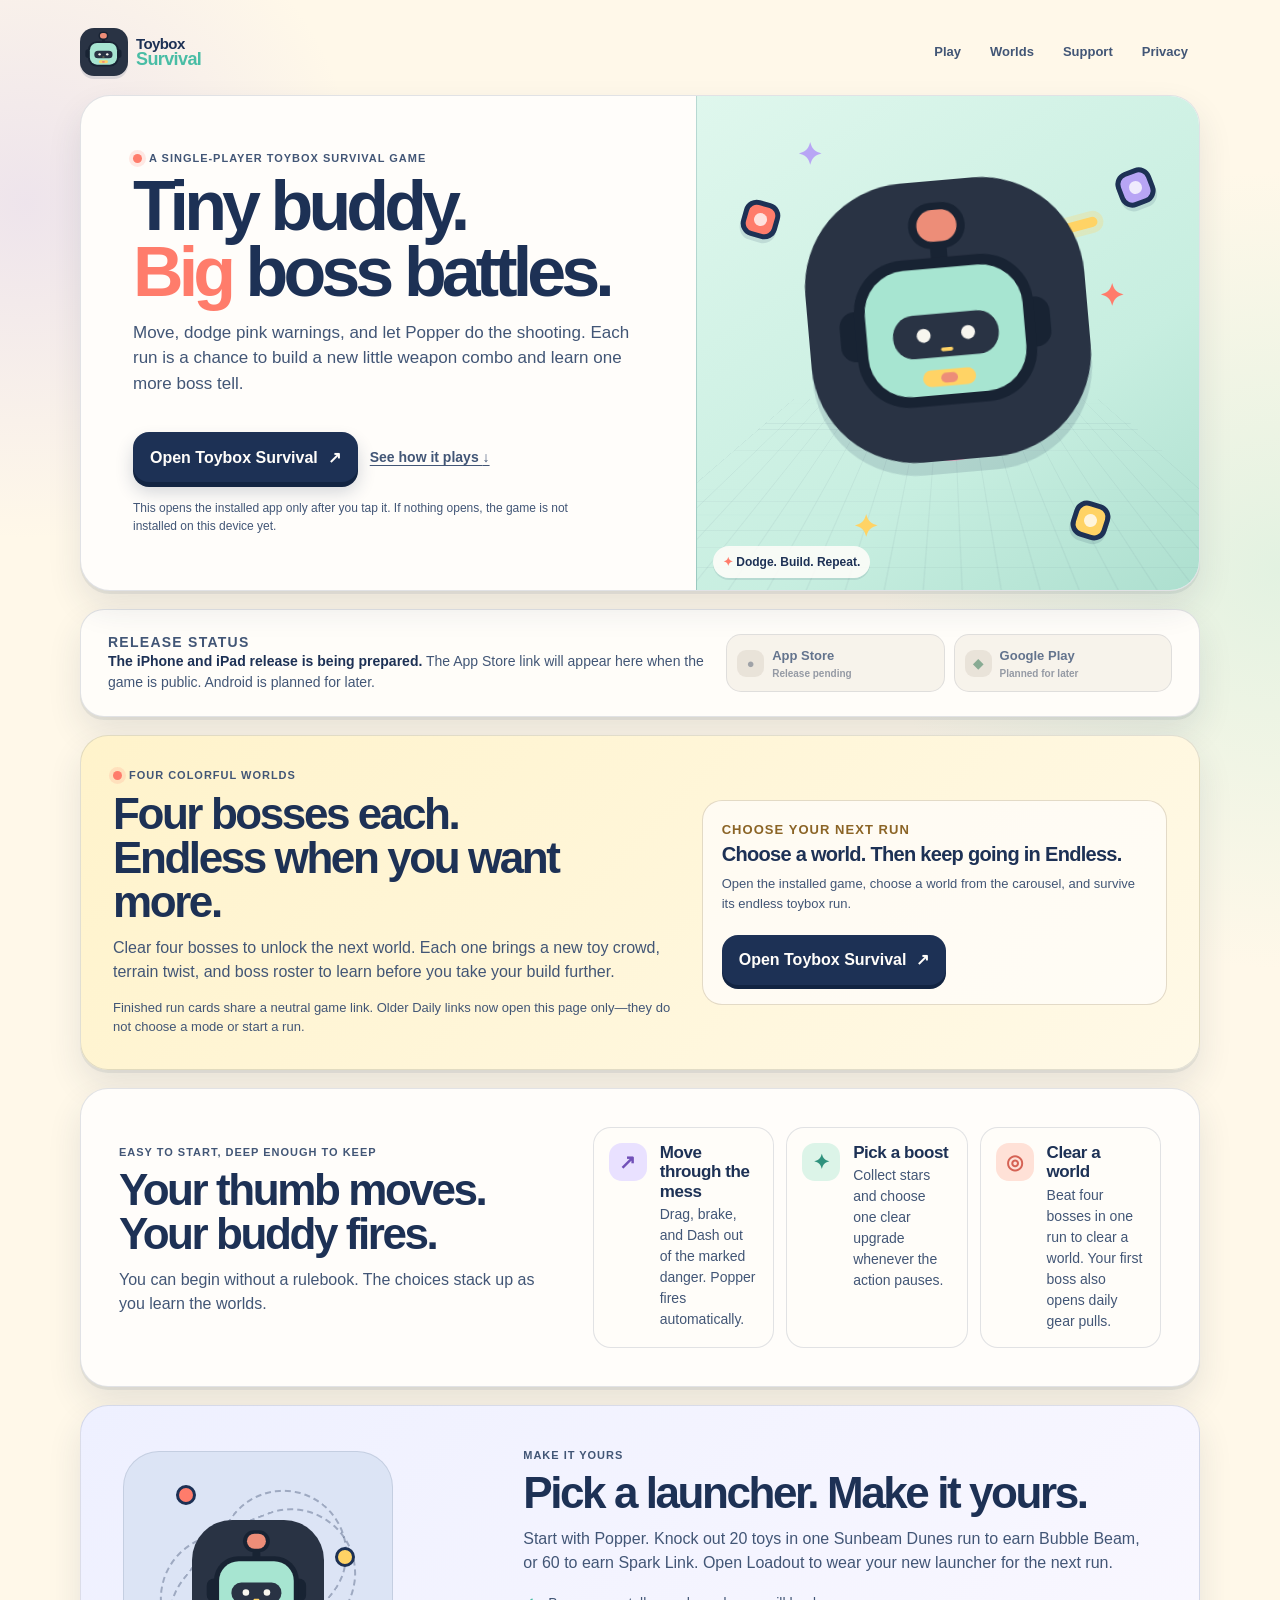
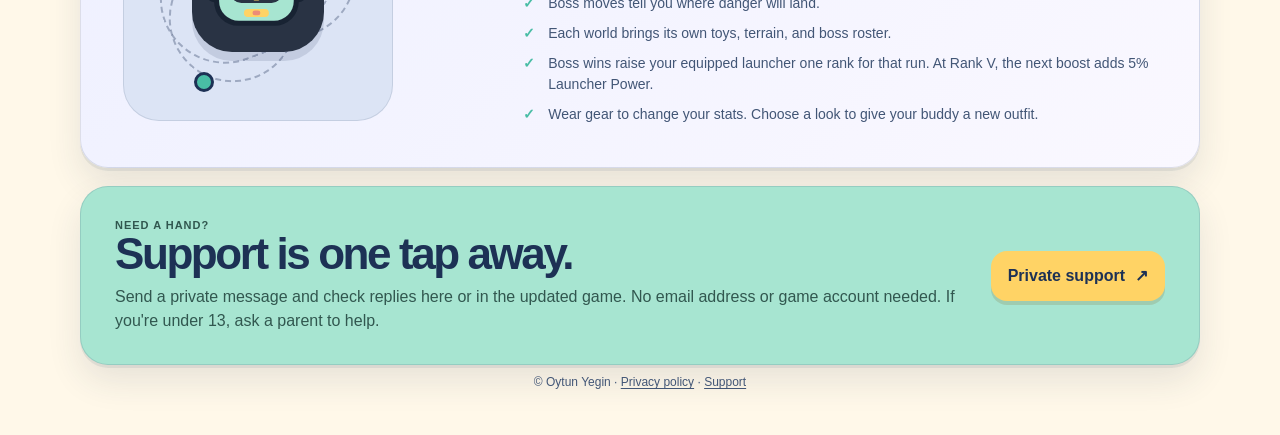
==== commit b13f7b6e: "Align launcher progression and privacy with the launch build" ====
--- a/index.html
+++ b/index.html
@@ -110,7 +110,7 @@
           </li>
           <li>
             <span class="step-icon step-boss" aria-hidden="true">◎</span>
-            <div><h3>Clear a world</h3><p>Beat all four bosses to unlock the next specialist or improve Popper. Level-up choices build the combo for this run.</p></div>
+            <div><h3>Clear a world</h3><p>Beat four bosses in one run to clear a world. Your first boss also opens daily gear pulls.</p></div>
           </li>
         </ol>
       </section>
@@ -124,13 +124,13 @@
         </div>
         <div>
           <p class="eyebrow">Make it yours</p>
-          <h2 id="build-title">Four active weapons. Four worlds. Plenty of personality.</h2>
-          <p>Start with Popper, then unlock Spark Link, Candy Mortar, and Gum Globber by clearing the first three four-boss worlds. Clear the fourth and Popper starts at Rank 3. Build toward five ranks and dress up your buddy with looks earned by playing.</p>
+          <h2 id="build-title">Pick a launcher. Make it yours.</h2>
+          <p>Start with Popper. Knock out 20 toys in one Sunbeam Dunes run to earn Bubble Beam, or 60 to earn Spark Link. Open Loadout to wear your new launcher for the next run.</p>
           <ul class="check-list">
             <li>Boss moves tell you where danger will land.</li>
             <li>Each world brings its own toys, terrain, and boss roster.</li>
-            <li>Your first Sunbeam Dunes boss lends a specialist for that run. Clear Sunbeam Dunes to permanently unlock Spark Link.</li>
-            <li>Outfits and keepsakes stay cosmetic—your choices and movement win the run.</li>
+            <li>Boss wins raise your equipped launcher one rank for that run. At Rank V, the next boost adds 5% Launcher Power.</li>
+            <li>Wear gear to change your stats. Choose a look to give your buddy a new outfit.</li>
           </ul>
         </div>
       </section>
